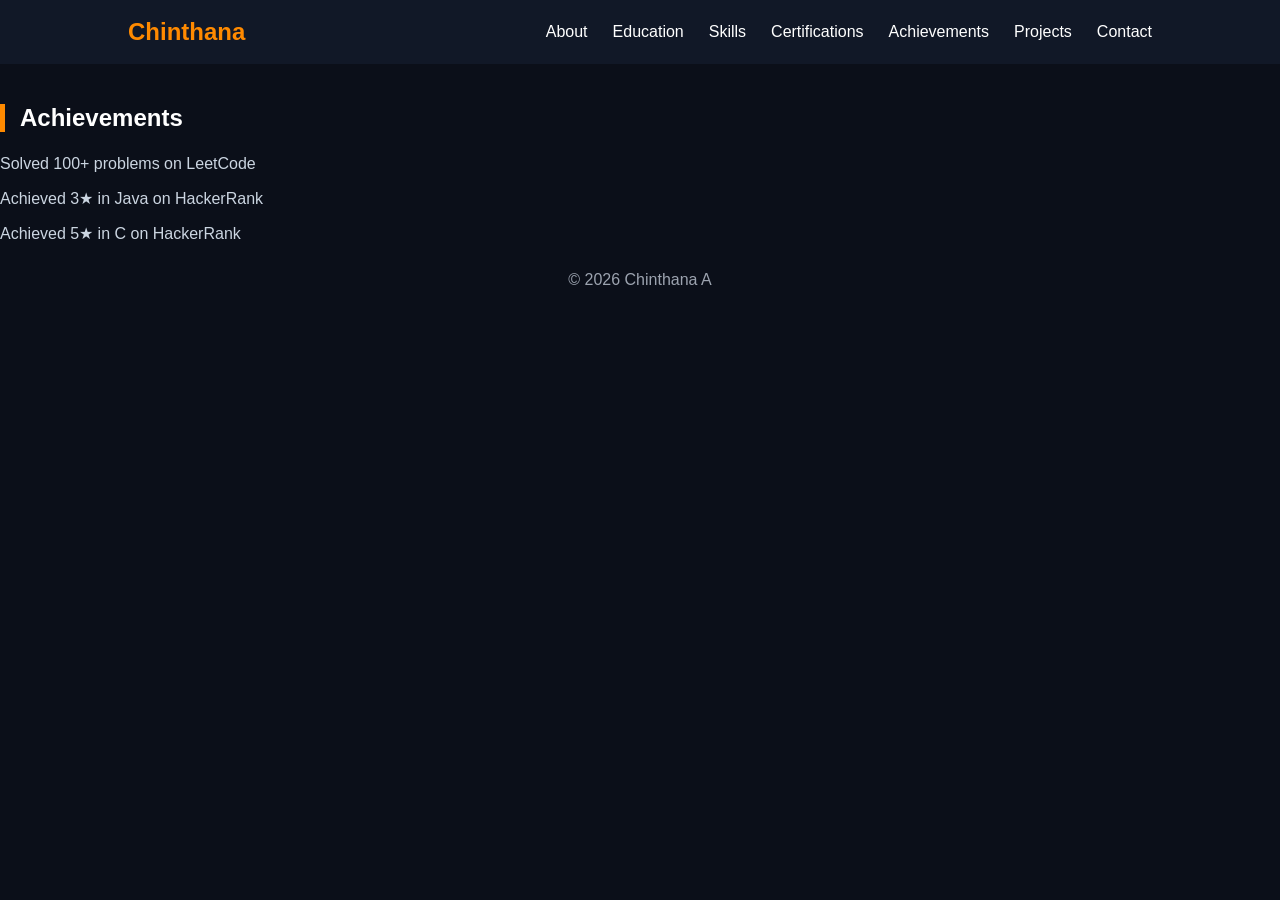
==== achievements.html @ 4195647b "Initial portfolio commit" ====
<!DOCTYPE html>
<html>
<head>
  <title>Chinthana | Achievements</title>
  <link rel="stylesheet" href="style.css">
</head>
<body>

<nav>
  <h2 class="logo">Chinthana</h2>
  <ul>
    <li><a href="index.html">About</a></li>
    <li><a href="education.html">Education</a></li>
    <li><a href="skills.html">Skills</a></li>
    <li><a href="certifications.html">Certifications</a></li>
    <li><a href="achievements.html">Achievements</a></li>
    <li><a href="projects.html">Projects</a></li>
    <li><a href="contact.html">Contact</a></li>
  </ul>
</nav>

<section class="section">
  <h2 class="section-title">Achievements</h2>
  <ul class="achievement-list">
    <li>Solved 100+ problems on LeetCode</li>
    <li>Achieved 3★ in Java on HackerRank</li>
    <li>Achieved 5★ in C on HackerRank</li>
  </ul>
</section>

<footer>© 2026 Chinthana A</footer>
</body>
</html>
---- style.css ----
* {
  margin: 0;
  padding: 0;
  box-sizing: border-box;
}

body {
  background-color: #0b0f1a;
  color: #ffffff;
  font-family: Arial, sans-serif;
}

html {
  scroll-behavior: smooth;
}
html, body {
  width: 100%;
  height: auto;
  overflow-y: auto;
}

:root {
  --bg: #0b0f19;
  --card: #131a2a;
  --text: #e6e9f0;
  --muted: #a0a6b8;
  --accent: #ff8a00;
}

* {
  margin: 0;
  padding: 0;
  box-sizing: border-box;
  font-family: "Segoe UI", sans-serif;
}

body {
  background: var(--bg);
  color: var(--text);
}

/* NAVBAR */
nav {
  position: sticky;   /* NOT fixed */
  top: 0;
  width: 100%;
  background-color: #111827;
  padding: 18px 10%;
  display: flex;
  justify-content: space-between;
  align-items: center;
  z-index: 1000;
}

nav ul {
  list-style: none;
  display: flex;
  gap: 24px;
}

nav ul li a {
  color: #ffffff;
  text-decoration: none;
  font-weight: 500;
}

nav ul li a:hover {
  color: #f97316;
}

nav h2 {
  color: var(--accent);
}

nav ul {
  list-style: none;
  display: flex;
  gap: 25px;
}

nav a {
  text-decoration: none;
  color: var(--text);
  font-weight: 600;
}

nav a:hover {
  color: var(--accent);
  border-bottom: 2px solid var(--accent);
  padding-bottom: 4px;
}

/* PAGE LAYOUT */
.container {
  max-width: 1100px;
  margin: auto;
  padding: 60px 20px;
}

.section-title {
  font-size: 32px;
  margin-bottom: 30px;
  border-left: 5px solid var(--accent);
  padding-left: 15px;
}

/* HERO */
.hero {
  display: flex;
  align-items: center;
  justify-content: space-between;
  gap: 60px;
  min-height: 80vh;
}

.hero img {
  width: 300px;
  height: 300px;
  border-radius: 50%;
  border: 5px solid var(--accent);
  object-fit: cover;
}

.hero h1 {
  font-size: 44px;
}

.hero p {
  margin: 15px 0 30px;
  color: var(--muted);
}

.btn {
  display: inline-block;
  padding: 12px 22px;
  background: var(--accent);
  color: #000;
  border-radius: 6px;
  text-decoration: none;
  font-weight: bold;
}

/* CARDS */
.card {
  background: var(--card);
  padding: 25px;
  border-radius: 12px;
  margin-bottom: 20px;
}

/* SKILLS */
.skills-grid {
  display: grid;
  grid-template-columns: repeat(auto-fit, minmax(320px, 1fr));
  gap: 30px;
}

.skill {
  margin-bottom: 18px;
}

.skill span {
  display: block;
  margin-bottom: 6px;
}

.bar {
  height: 10px;
  background: #2a2f45;
  border-radius: 10px;
}

.fill {
  height: 100%;
  background: var(--accent);
  border-radius: 10px;
}

/* FOOTER */
footer {
  text-align: center;
  padding: 20px;
  color: #9ca3af;
}
.section {
  margin-top: 40px;
}

.section-title {
  font-size: 24px;
  color: #fff;
  margin-bottom: 15px;
}

.achievement-list,
.cert-list {
  list-style: none;
  padding-left: 0;
  color: #cbd5e1;
}

.achievement-list li,
.cert-list li {
  padding: 8px 0;
}
.cert-grid {
  display: grid;
  grid-template-columns: repeat(3, 1fr);
  gap: 25px;
  padding: 20px;
}

.cert-card img {
  width: 80%;
  height: 220px;
  object-fit: cover;
  border-radius: 10px;
}

.cert-card h3 {
  text-align: center;
  margin-top: 5px;
  font-size: 15px;
}

.view-link {
  display: block;
  text-align: center;
  margin-top: 8px;
  text-decoration: none;
  color: #fff;
  background: #000;
  padding: 8px;
  border-radius: 5px;
}
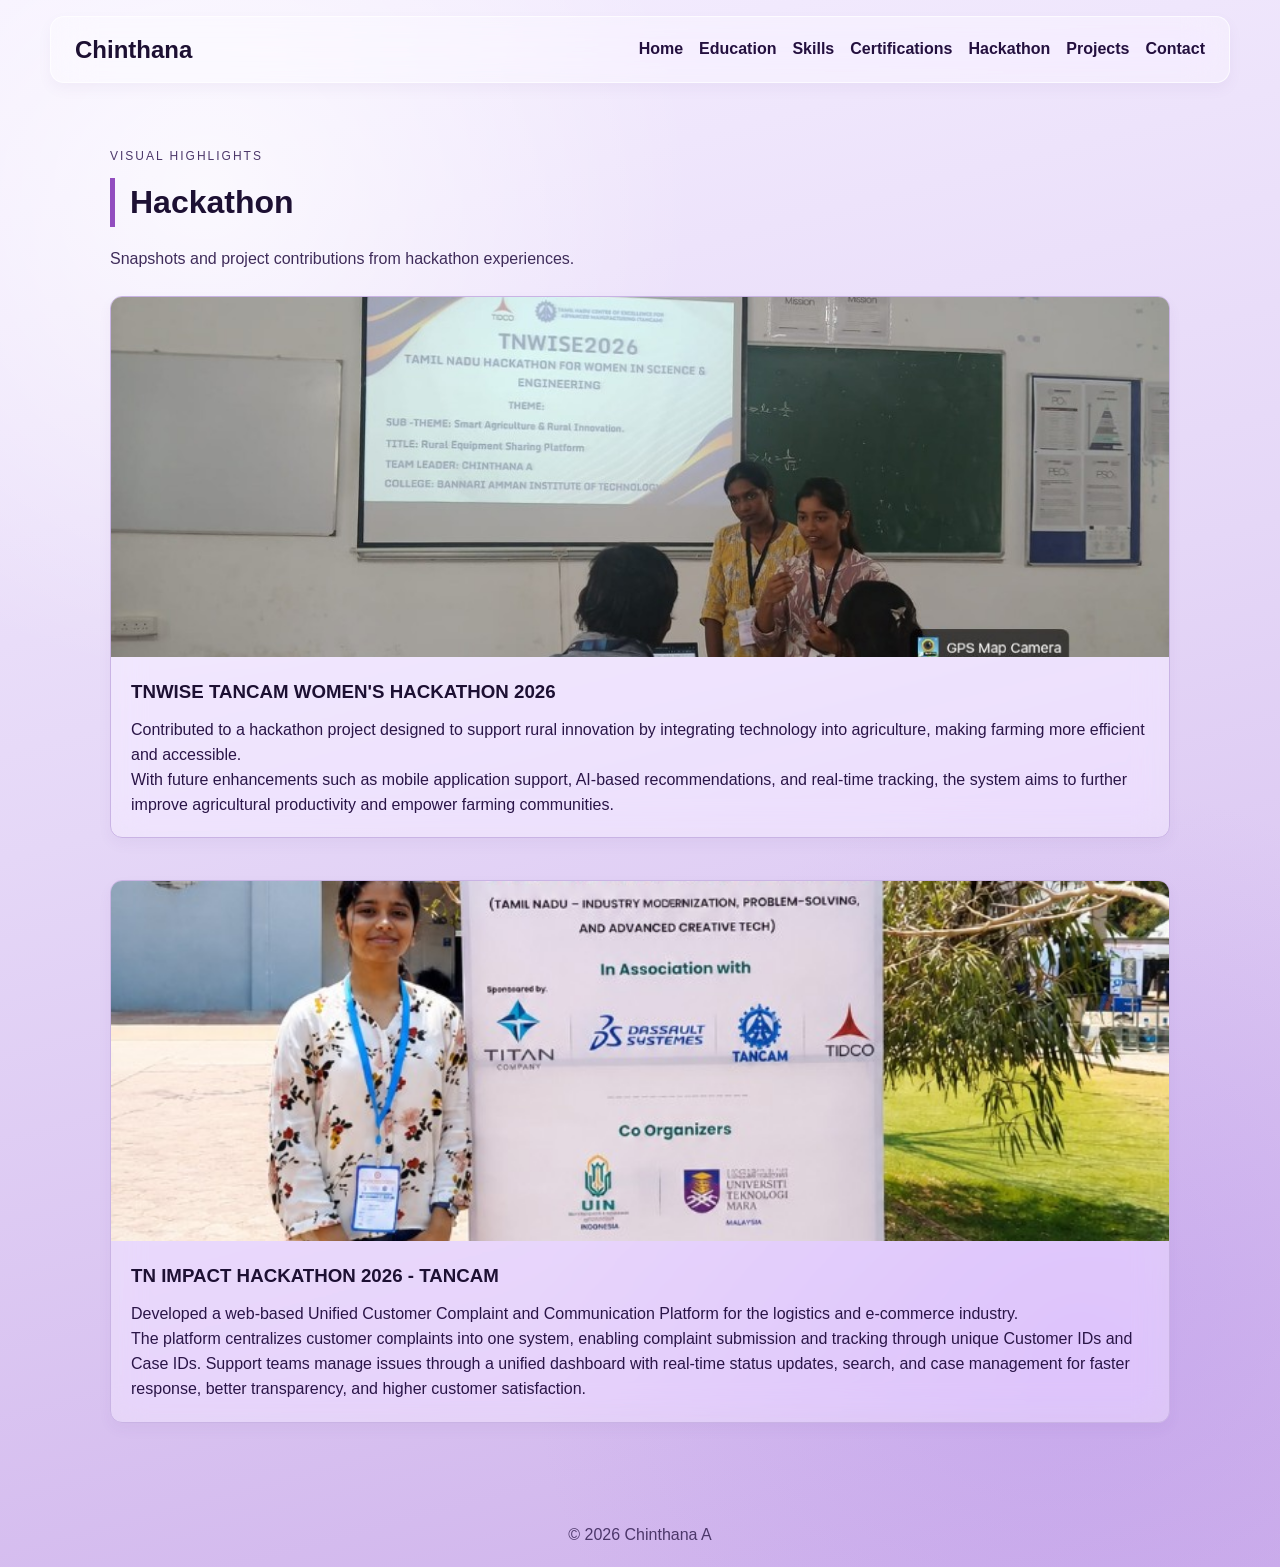
==== commit 67829e18: "Modified" ====
--- a/achievements.html
+++ b/achievements.html
@@ -1,7 +1,9 @@
 <!DOCTYPE html>
 <html>
 <head>
-  <title>Chinthana | Achievements</title>
+  <meta charset="UTF-8">
+  <meta name="viewport" content="width=device-width, initial-scale=1.0">
+  <title>Chinthana | Hackathon</title>
   <link rel="stylesheet" href="style.css">
 </head>
 <body>
@@ -9,24 +11,58 @@
 <nav>
   <h2 class="logo">Chinthana</h2>
   <ul>
-    <li><a href="index.html">About</a></li>
+    <li><a href="index.html">Home</a></li>
     <li><a href="education.html">Education</a></li>
     <li><a href="skills.html">Skills</a></li>
     <li><a href="certifications.html">Certifications</a></li>
-    <li><a href="achievements.html">Achievements</a></li>
+    <li><a href="achievements.html">Hackathon</a></li>
     <li><a href="projects.html">Projects</a></li>
     <li><a href="contact.html">Contact</a></li>
   </ul>
 </nav>
 
-<section class="section">
-  <h2 class="section-title">Achievements</h2>
-  <ul class="achievement-list">
-    <li>Solved 100+ problems on LeetCode</li>
-    <li>Achieved 3★ in Java on HackerRank</li>
-    <li>Achieved 5★ in C on HackerRank</li>
-  </ul>
-</section>
+<main class="container">
+  <div class="page-header">
+    <p class="welcome-tag">VISUAL HIGHLIGHTS</p>
+    <h2 class="section-title">Hackathon</h2>
+    <p class="section-subtitle">Snapshots and project contributions from hackathon experiences.</p>
+  </div>
+
+  <div class="hackathon-grid">
+    <article class="card hackathon-card">
+      <img src="assets/tnwise-hackathon.png" alt="TNWISE TANCAM Women's Hackathon 2026">
+      <div class="hackathon-content">
+        <h3>TNWISE TANCAM WOMEN'S HACKATHON 2026</h3>
+        <p>
+          Contributed to a hackathon project designed to support rural innovation by integrating
+          technology into agriculture, making farming more efficient and accessible.
+        </p>
+        <p>
+          With future enhancements such as mobile application support, AI-based recommendations,
+          and real-time tracking, the system aims to further improve agricultural productivity and
+          empower farming communities.
+        </p>
+      </div>
+    </article>
+
+    <article class="card hackathon-card">
+      <img src="assets/tn-impact-hackathon.png" alt="TN IMPACT HACKATHON 2026 - TANCAM">
+      <div class="hackathon-content">
+        <h3>TN IMPACT HACKATHON 2026 - TANCAM</h3>
+        <p>
+          Developed a web-based Unified Customer Complaint and Communication Platform for the
+          logistics and e-commerce industry.
+        </p>
+        <p>
+          The platform centralizes customer complaints into one system, enabling complaint
+          submission and tracking through unique Customer IDs and Case IDs. Support teams manage
+          issues through a unified dashboard with real-time status updates, search, and case
+          management for faster response, better transparency, and higher customer satisfaction.
+        </p>
+      </div>
+    </article>
+  </div>
+</main>
 
 <footer>© 2026 Chinthana A</footer>
 </body>
--- a/style.css
+++ b/style.css
@@ -1,30 +1,11 @@
-* {
-  margin: 0;
-  padding: 0;
-  box-sizing: border-box;
-}
-
-body {
-  background-color: #0b0f1a;
-  color: #ffffff;
-  font-family: Arial, sans-serif;
-}
-
-html {
-  scroll-behavior: smooth;
-}
-html, body {
-  width: 100%;
-  height: auto;
-  overflow-y: auto;
-}
-
 :root {
-  --bg: #0b0f19;
-  --card: #131a2a;
-  --text: #e6e9f0;
-  --muted: #a0a6b8;
-  --accent: #ff8a00;
+  --bg: #eadcfb;
+  --card: #f7f2ff;
+  --text: #2a1547;
+  --muted: #4c376a;
+  --accent: #924dbf;
+  --heading: #1d1033;
+  --line: #c9b3e4;
 }
 
 * {
@@ -34,53 +15,51 @@
   font-family: "Segoe UI", sans-serif;
 }
 
+html {
+  scroll-behavior: smooth;
+}
+
 body {
-  background: var(--bg);
+  background:
+    radial-gradient(circle at 16% 12%, rgba(255, 255, 255, 0.72) 0%, transparent 28%),
+    radial-gradient(circle at 84% 85%, rgba(178, 138, 234, 0.35) 0%, transparent 32%),
+    linear-gradient(165deg, #f5efff 0%, #e5d7f7 45%, #ceb1eb 100%);
   color: var(--text);
-}
-
-/* NAVBAR */
+  line-height: 1.55;
+}
+
 nav {
-  position: sticky;   /* NOT fixed */
+  position: sticky;
   top: 0;
-  width: 100%;
-  background-color: #111827;
-  padding: 18px 10%;
+  width: min(1180px, 94%);
+  margin: 16px auto 0;
+  background: rgba(255, 255, 255, 0.32);
+  border-radius: 14px;
+  padding: 14px 24px;
   display: flex;
   justify-content: space-between;
   align-items: center;
   z-index: 1000;
+  box-shadow: 0 6px 14px rgba(111, 80, 146, 0.06);
+  border: 1px solid rgba(255, 255, 255, 0.7);
+  backdrop-filter: blur(20px) saturate(120%);
+  -webkit-backdrop-filter: blur(20px) saturate(120%);
 }
 
 nav ul {
   list-style: none;
   display: flex;
-  gap: 24px;
-}
-
-nav ul li a {
-  color: #ffffff;
-  text-decoration: none;
-  font-weight: 500;
-}
-
-nav ul li a:hover {
-  color: #f97316;
+  gap: 16px;
+  flex-wrap: wrap;
 }
 
 nav h2 {
-  color: var(--accent);
-}
-
-nav ul {
-  list-style: none;
-  display: flex;
-  gap: 25px;
+  color: var(--heading);
 }
 
 nav a {
   text-decoration: none;
-  color: var(--text);
+  color: #24103f;
   font-weight: 600;
 }
 
@@ -90,11 +69,180 @@
   padding-bottom: 4px;
 }
 
-/* PAGE LAYOUT */
 .container {
   max-width: 1100px;
   margin: auto;
   padding: 60px 20px;
+}
+
+.home-main {
+  min-height: calc(100vh - 140px);
+}
+
+.home-clean {
+  background: transparent;
+}
+
+.home-hero {
+  position: relative;
+  overflow: hidden;
+}
+
+.home-hero::before {
+  content: "";
+  position: absolute;
+  inset: 0;
+  background:
+    radial-gradient(circle at 20% 20%, rgba(255, 255, 255, 0.18), transparent 35%),
+    radial-gradient(circle at 80% 80%, rgba(150, 120, 255, 0.2), transparent 35%);
+  pointer-events: none;
+}
+
+.home-hero-grid {
+  display: grid;
+  grid-template-columns: 1.2fr 0.8fr;
+  align-items: center;
+  gap: 36px;
+  position: relative;
+}
+
+.welcome-tag {
+  display: inline-block;
+  letter-spacing: 2px;
+  color: var(--muted);
+  font-size: 12px;
+  margin-bottom: 12px;
+}
+
+.home-text h1 {
+  font-size: 52px;
+  line-height: 1.2;
+}
+
+.home-text h1 span {
+  color: var(--accent);
+}
+
+.home-actions {
+  display: flex;
+  gap: 12px;
+  margin-top: 16px;
+}
+
+.btn-outline {
+  background: transparent;
+  color: var(--text);
+  border: 2px solid var(--accent);
+}
+
+.btn-outline:hover {
+  background: rgba(255, 138, 0, 0.12);
+}
+
+.home-photo-wrap {
+  display: flex;
+  justify-content: center;
+}
+
+.clean-layout {
+  display: grid;
+  grid-template-columns: 1.35fr 0.65fr;
+  gap: 40px;
+  align-items: center;
+}
+
+.clean-text h1 {
+  font-size: 56px;
+  line-height: 1.15;
+}
+
+.clean-text .profession {
+  color: #5d4f74;
+  font-weight: 500;
+}
+
+.home-meta {
+  display: grid;
+  grid-template-columns: repeat(auto-fit, minmax(180px, 1fr));
+  gap: 12px;
+  margin: 14px 0 10px;
+}
+
+.home-meta div {
+  border: 1px solid var(--line);
+  background: #f4edff;
+  border-radius: 8px;
+  padding: 10px 12px;
+}
+
+.home-meta strong {
+  display: block;
+  color: var(--heading);
+  font-size: 13px;
+}
+
+.home-meta span {
+  color: var(--muted);
+  font-size: 13px;
+}
+
+.social-inline {
+  margin-top: 16px;
+  color: var(--muted);
+  font-size: 14px;
+}
+
+.clean-quick {
+  border: 1px solid var(--line);
+  background: #f5eeff;
+}
+
+.quick-links-wrap {
+  padding-top: 0;
+}
+
+.quick-links .section-title {
+  margin-bottom: 18px;
+}
+
+.quick-grid {
+  display: grid;
+  grid-template-columns: repeat(auto-fit, minmax(180px, 1fr));
+  gap: 12px;
+}
+
+.quick-grid a {
+  display: block;
+  padding: 12px 14px;
+  border-radius: 8px;
+  color: var(--text);
+  text-decoration: none;
+  border: 1px solid var(--line);
+  background: #efe5fb;
+  transition: all 0.2s ease;
+}
+
+.quick-grid a:hover {
+  border-color: var(--accent);
+  color: var(--accent);
+  transform: translateY(-2px);
+}
+
+.page-header {
+  margin-bottom: 24px;
+}
+
+.section-subtitle {
+  color: #3f2c5a;
+  margin-top: -10px;
+}
+
+.page-section {
+  min-height: 100vh;
+  scroll-snap-align: start;
+  scroll-margin-top: 90px;
+  display: flex;
+  align-items: center;
 }
 
 .section-title {
@@ -102,30 +250,47 @@
   margin-bottom: 30px;
   border-left: 5px solid var(--accent);
   padding-left: 15px;
-}
-
-/* HERO */
-.hero {
-  display: flex;
+  color: var(--heading);
+}
+
+h1, h2, h3 {
+  color: var(--heading);
+}
+
+.hero-content {
+  display: flex;
+  flex-direction: column;
   align-items: center;
-  justify-content: space-between;
-  gap: 60px;
-  min-height: 80vh;
-}
-
-.hero img {
-  width: 300px;
-  height: 300px;
-  border-radius: 50%;
-  border: 5px solid var(--accent);
+  justify-content: center;
+  gap: 24px;
+  text-align: center;
+}
+
+.profile-photo {
+  width: 330px;
+  height: 430px;
+  border-radius: 20px;
+  border: 4px solid #ffffff;
   object-fit: cover;
+  object-position: center top;
+  box-shadow: 0 12px 24px rgba(66, 42, 92, 0.16);
+}
+
+.hero-text {
+  max-width: 760px;
 }
 
 .hero h1 {
   font-size: 44px;
 }
 
-.hero p {
+.profession {
+  margin: 10px 0;
+  color: var(--accent);
+  font-weight: 600;
+}
+
+.intro {
   margin: 15px 0 30px;
   color: var(--muted);
 }
@@ -134,21 +299,23 @@
   display: inline-block;
   padding: 12px 22px;
   background: var(--accent);
-  color: #000;
+  color: #fff;
   border-radius: 6px;
   text-decoration: none;
   font-weight: bold;
 }
 
-/* CARDS */
 .card {
-  background: var(--card);
+  background: rgba(255, 255, 255, 0.33);
   padding: 25px;
   border-radius: 12px;
   margin-bottom: 20px;
-}
-
-/* SKILLS */
+  box-shadow: 0 6px 14px rgba(90, 60, 128, 0.05);
+  border: 1px solid rgba(255, 255, 255, 0.72);
+  backdrop-filter: blur(16px) saturate(125%);
+  -webkit-backdrop-filter: blur(16px) saturate(125%);
+}
+
 .skills-grid {
   display: grid;
   grid-template-columns: repeat(auto-fit, minmax(320px, 1fr));
@@ -176,60 +343,453 @@
   border-radius: 10px;
 }
 
-/* FOOTER */
+.achievement-list {
+  list-style: none;
+  color: var(--text);
+}
+
+.achievement-list li {
+  padding: 10px 0;
+  display: flex;
+  align-items: center;
+  gap: 10px;
+}
+
+.badge {
+  background: var(--accent);
+  color: #111;
+  font-size: 12px;
+  font-weight: 700;
+  border-radius: 999px;
+  padding: 4px 9px;
+}
+
+.cert-grid {
+  display: grid;
+  grid-template-columns: repeat(auto-fit, minmax(220px, 1fr));
+  gap: 25px;
+}
+
+.cert-card img {
+  width: 100%;
+  height: 280px;
+  object-fit: contain;
+  border-radius: 6px;
+  background: #ffffff;
+  padding: 6px;
+}
+
+.cert-card h3 {
+  margin-top: 10px;
+  font-size: 15px;
+}
+
+.cert-image-link {
+  display: block;
+}
+
+.cert-card {
+  border: 1px solid var(--line);
+  transition: transform 0.2s ease, border-color 0.2s ease;
+}
+
+.cert-card:hover {
+  border-color: var(--accent);
+  transform: translateY(-4px);
+}
+
+.skill-gauge-grid {
+  display: grid;
+  grid-template-columns: repeat(3, minmax(240px, 1fr));
+  gap: 18px;
+}
+
+.gauge-card {
+  text-align: center;
+  background: #f7f2ff;
+}
+
+.gauge-card h3 {
+  margin-bottom: 8px;
+}
+
+.semi-gauge {
+  --deg: calc(var(--value) * 1.8deg);
+  position: relative;
+  width: 100%;
+  max-width: 220px;
+  margin: 0 auto;
+  aspect-ratio: 2 / 1;
+  border-top-left-radius: 220px;
+  border-top-right-radius: 220px;
+  overflow: hidden;
+  background:
+    conic-gradient(
+      from 180deg,
+      #6fcfff 0deg 60deg,
+      #f1cf67 60deg 120deg,
+      #b98dff 120deg 180deg
+    );
+}
+
+.semi-gauge::before {
+  content: "";
+  position: absolute;
+  left: 14%;
+  right: 14%;
+  top: 30%;
+  bottom: 0;
+  background: #f7f2ff;
+  border-top-left-radius: 200px;
+  border-top-right-radius: 200px;
+}
+
+.semi-gauge::after {
+  content: "";
+  position: absolute;
+  left: 50%;
+  bottom: 8px;
+  width: 6px;
+  height: 82px;
+  border-radius: 99px;
+  background: #132033;
+  transform-origin: bottom center;
+  transform: translateX(-50%) rotate(calc(-90deg + var(--deg)));
+}
+
+.gauge-value {
+  position: absolute;
+  left: 50%;
+  bottom: 42px;
+  transform: translateX(-50%);
+  font-size: 56px;
+  font-weight: 700;
+  color: #2b1845;
+  z-index: 2;
+  text-shadow: 0 1px 1px rgba(255, 255, 255, 0.35);
+}
+
+.gauge-label {
+  margin-top: 8px;
+  font-weight: 600;
+  color: #3f2d5a;
+}
+
+.project-card p {
+  margin: 10px 0;
+}
+
+.project-list {
+  margin: 8px 0 12px 18px;
+  color: var(--muted);
+}
+
+.project-modern-grid {
+  display: grid;
+  grid-template-columns: repeat(auto-fit, minmax(320px, 1fr));
+  gap: 22px;
+}
+
+.project-modern {
+  border: 1px solid var(--line);
+  transition: transform 0.2s ease, border-color 0.2s ease;
+}
+
+.project-modern:hover {
+  border-color: var(--accent);
+  transform: translateY(-2px);
+}
+
+.tag-list {
+  display: flex;
+  flex-wrap: wrap;
+  gap: 8px;
+}
+
+.tag-list span {
+  background: #efe5fb;
+  border: 1px solid var(--line);
+  border-radius: 999px;
+  font-size: 13px;
+  padding: 6px 10px;
+}
+
+.hackathon-grid {
+  display: grid;
+  gap: 22px;
+}
+
+.hackathon-card {
+  padding: 0;
+  overflow: hidden;
+  border: 1px solid var(--line);
+}
+
+.hackathon-card img {
+  width: 100%;
+  height: 360px;
+  object-fit: cover;
+  display: block;
+}
+
+.hackathon-content {
+  padding: 20px;
+}
+
+.hackathon-content h3 {
+  margin-bottom: 12px;
+}
+
+.contact-links {
+  display: grid;
+  gap: 12px;
+}
+
+.contact-links a {
+  color: var(--heading);
+  text-decoration: none;
+  font-weight: 600;
+}
+
+.contact-links a:hover {
+  color: var(--accent);
+}
+
+.contact-layout {
+  display: grid;
+  grid-template-columns: repeat(auto-fit, minmax(260px, 1fr));
+  gap: 18px;
+}
+
+.contact-info p {
+  margin-bottom: 16px;
+}
+
+.contact-note h3 {
+  margin-bottom: 8px;
+}
+
+.floating-view-link {
+  position: fixed;
+  right: 20px;
+  bottom: 20px;
+  z-index: 1200;
+  text-decoration: none;
+  background: var(--accent);
+  color: #fff;
+  font-weight: 700;
+  padding: 10px 16px;
+  border-radius: 8px;
+  box-shadow: 0 8px 24px rgba(0, 0, 0, 0.3);
+}
+
 footer {
   text-align: center;
   padding: 20px;
-  color: #9ca3af;
-}
-.section {
-  margin-top: 40px;
-}
-
-.section-title {
+  color: var(--muted);
+}
+
+/* Certifications page — lighter palette (#9E7ECB … #924DBF) */
+body.certifications-page {
+  background:
+    radial-gradient(ellipse 120% 80% at 15% 10%, rgba(255, 255, 255, 0.55) 0%, transparent 50%),
+    radial-gradient(ellipse 90% 70% at 90% 85%, rgba(158, 126, 203, 0.45) 0%, transparent 45%),
+    linear-gradient(165deg, #d4c2ec 0%, #9e7ecb 42%, #a882d4 72%, #924dbf 100%);
+  color: var(--text);
+}
+
+body.certifications-page .welcome-tag {
+  color: var(--muted);
+}
+
+body.certifications-page .section-subtitle {
+  color: var(--muted);
+}
+
+body.certifications-page nav {
+  background: rgba(247, 242, 255, 0.95);
+  box-shadow: 0 10px 28px rgba(115, 59, 160, 0.16);
+}
+
+body.certifications-page nav h2 {
+  color: var(--heading);
+}
+
+body.certifications-page .hackathon-card {
+  border: 1px solid rgba(255, 255, 255, 0.72);
+  background: rgba(255, 255, 255, 0.36);
+  box-shadow: 0 8px 18px rgba(74, 37, 122, 0.1);
+}
+
+body.certifications-page .hackathon-card .hackathon-content {
+  background: #efe5fb;
+  color: var(--text);
+}
+
+body.certifications-page .hackathon-content h3 {
+  text-transform: uppercase;
+  letter-spacing: 0.04em;
+  font-size: 0.95rem;
+  line-height: 1.35;
+}
+
+body.certifications-page .hackathon-content p {
+  color: var(--muted);
+}
+
+body.certifications-page .cert-showcase-image-link {
+  display: block;
+  background: #ffffff;
+  padding: 0;
+}
+
+body.certifications-page .cert-showcase-card img {
+  width: 100%;
+  height: 330px;
+  object-fit: contain;
+  background: #ffffff;
+  padding: 0;
+}
+
+body.certifications-page footer {
+  color: var(--muted);
+}
+
+.contact-glass-wrap {
+  padding: 20px;
+}
+
+.contact-top-grid {
+  display: grid;
+  grid-template-columns: repeat(3, minmax(220px, 1fr));
+  gap: 12px;
+  margin-bottom: 14px;
+}
+
+.contact-top-item {
+  border: 1px solid rgba(255, 255, 255, 0.72);
+  background: rgba(255, 255, 255, 0.28);
+  border-radius: 14px;
+  padding: 14px 16px;
+  backdrop-filter: blur(10px);
+  -webkit-backdrop-filter: blur(10px);
+}
+
+.contact-top-label {
+  text-transform: uppercase;
+  letter-spacing: 3px;
+  font-size: 11px;
+  color: #5d4f74;
+  font-weight: 700;
+}
+
+.contact-top-value {
   font-size: 24px;
-  color: #fff;
-  margin-bottom: 15px;
-}
-
-.achievement-list,
-.cert-list {
-  list-style: none;
-  padding-left: 0;
-  color: #cbd5e1;
-}
-
-.achievement-list li,
-.cert-list li {
-  padding: 8px 0;
-}
-.cert-grid {
-  display: grid;
-  grid-template-columns: repeat(3, 1fr);
-  gap: 25px;
-  padding: 20px;
-}
-
-.cert-card img {
-  width: 80%;
-  height: 220px;
-  object-fit: cover;
-  border-radius: 10px;
-}
-
-.cert-card h3 {
-  text-align: center;
-  margin-top: 5px;
-  font-size: 15px;
-}
-
-.view-link {
+  font-weight: 700;
+  color: #241738;
+}
+
+.contact-social-panel {
+  border: 1px solid rgba(255, 255, 255, 0.72);
+  background: rgba(255, 255, 255, 0.24);
+  border-radius: 18px;
+  padding: 14px;
+  backdrop-filter: blur(10px);
+  -webkit-backdrop-filter: blur(10px);
+}
+
+.contact-social-grid {
+  margin-top: 10px;
+  display: grid;
+  grid-template-columns: repeat(2, minmax(220px, 1fr));
+  gap: 10px;
+}
+
+.contact-social-item {
+  display: flex;
+  align-items: center;
+  gap: 12px;
+  padding: 10px 12px;
+  border-radius: 12px;
+  text-decoration: none;
+  color: var(--heading);
+  border: 1px solid rgba(255, 255, 255, 0.82);
+  background: rgba(255, 255, 255, 0.36);
+  transition: transform 0.2s ease, border-color 0.2s ease;
+}
+
+.contact-social-item:hover {
+  transform: translateY(-2px);
+  border-color: rgba(146, 77, 191, 0.5);
+}
+
+.contact-social-item img {
+  width: 24px;
+  height: 24px;
+  object-fit: contain;
+  border-radius: 0;
+}
+
+.social-svg {
+  width: 24px;
+  height: 24px;
+  display: inline-flex;
+}
+
+.social-svg svg {
+  width: 24px;
+  height: 24px;
   display: block;
-  text-align: center;
-  margin-top: 8px;
-  text-decoration: none;
-  color: #fff;
-  background: #000;
-  padding: 8px;
-  border-radius: 5px;
-}
+}
+
+.contact-social-item span {
+  font-weight: 700;
+}
+
+@media (max-width: 768px) {
+  nav {
+    padding: 12px 14px;
+    border-radius: 10px;
+  }
+
+  nav ul {
+    gap: 10px;
+  }
+
+  .home-hero-grid {
+    grid-template-columns: 1fr;
+    text-align: center;
+  }
+
+  .clean-layout {
+    grid-template-columns: 1fr;
+    text-align: center;
+  }
+
+  .home-actions {
+    justify-content: center;
+    flex-wrap: wrap;
+  }
+
+  .home-text h1 {
+    font-size: 32px;
+  }
+
+  .profile-photo {
+    width: 230px;
+    height: 300px;
+  }
+
+  .skill-gauge-grid {
+    grid-template-columns: 1fr;
+  }
+
+  .contact-top-grid,
+  .contact-social-grid {
+    grid-template-columns: 1fr;
+  }
+
+  .contact-top-value {
+    font-size: 18px;
+  }
+}
